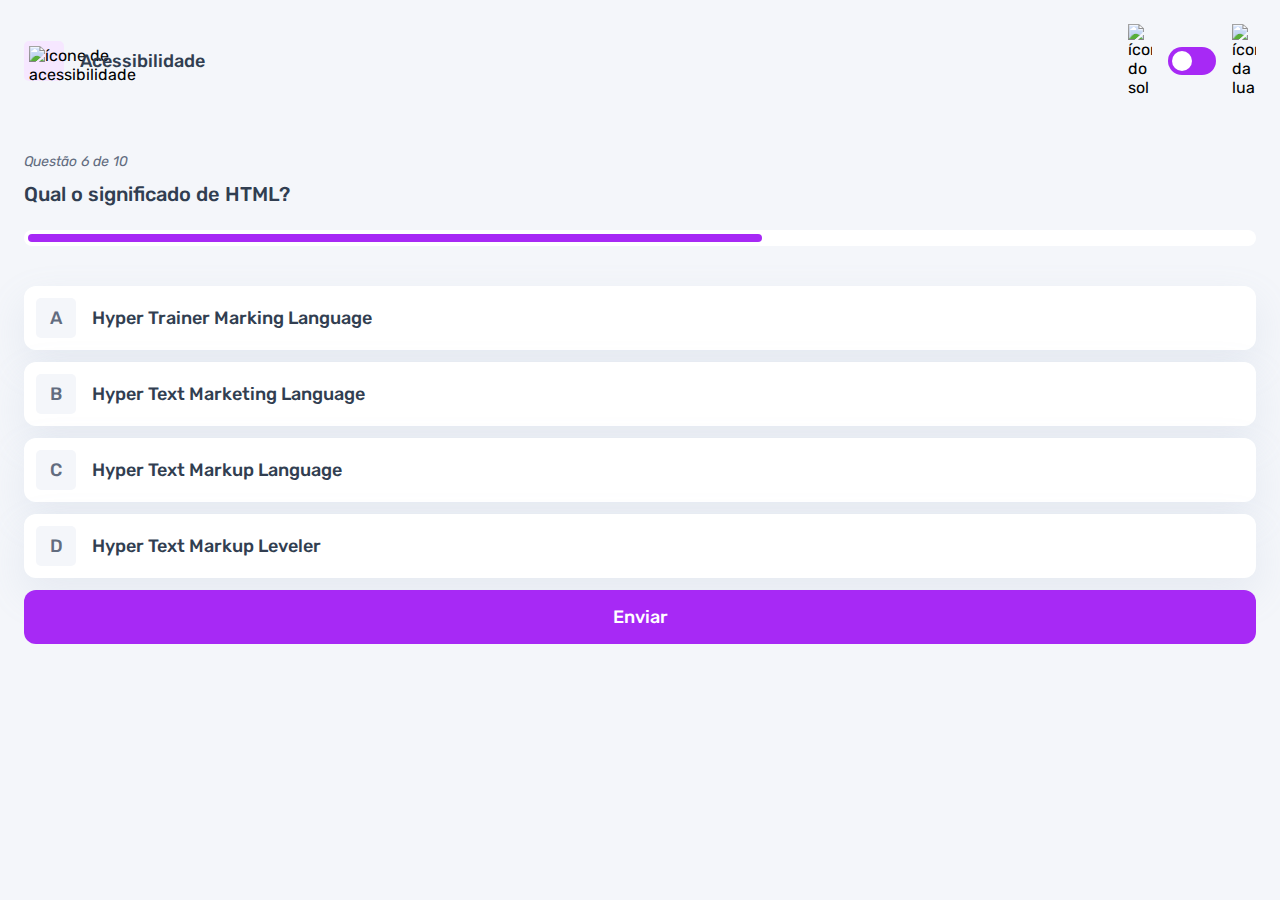
==== pages/quiz/quiz.html @ 044d7b34 "adicionado o efeito da seleção nas alternativas" ====
<!DOCTYPE html>
<html lang="pt-br">
  <head>
    <meta charset="UTF-8" />
    <meta name="viewport" content="width=device-width, initial-scale=1.0" />
    <link rel="preconnect" href="https://fonts.googleapis.com" />
    <link rel="preconnect" href="https://fonts.gstatic.com" crossorigin />
    <link
      href="https://fonts.googleapis.com/css2?family=Rubik:ital,wght@0,300..900;1,300..900&display=swap"
      rel="stylesheet"
    />
    <link rel="stylesheet" href="quiz.css">
    <title>Quiz App</title>
  </head>
  <body>
    <header>
      <div class="assunto">
        <div class="assunto_icone">
          <img
            src="../../assets/images/icon-accessibility.svg"
            alt="ícone de acessibilidade"
          />
        </div>

        <h1>Acessibilidade</h1>
      </div>

      <div class="tema">
        <img src="../../assets/images/icon-sun-dark.svg" alt="ícone do sol" />
        <button>
          <div></div>
        </button>
        <img src="../../assets/images/icon-moon-dark.svg" alt="ícone da lua" />
      </div>
    </header>

    <main>
      <section class="pergunta">
        <p>Questão 6 de 10</p>

        <h2>Qual o significado de HTML?</h2>

        <div class="barra_progresso">
          <div></div>
        </div>
      </section>

      <section class="alternativas">
        <form action="">
          <label for="alternativa_a">
            <input type="radio" id="alternativa_a" name="alternativa"/>

            <div>
              <span>A</span>
              Hyper Trainer Marking Language
            </div>
          </label>

          <label for="alternativa_b">
            <input type="radio" id="alternativa_b" name="alternativa"/>

            <div>
              <span>B</span>
              Hyper Text Marketing Language
            </div>
          </label>

          <label for="alternativa_c">
            <input type="radio" id="alternativa_c" name="alternativa"/>

            <div>
              <span>C</span>
              Hyper Text Markup Language
            </div>
          </label>
          
          <label for="alternativa_d">
            <input type="radio" id="alternativa_d" name="alternativa"/>

            <div>
              <span>D</span>
              Hyper Text Markup Leveler
            </div>
          </label>
        </form>

        <button>Enviar</button>
      </section>
    </main>
  </body>
</html>
---- pages/quiz/quiz.css ----
* {
  margin: 0;
  padding: 0;
  box-sizing: border-box;
  font-family: "Rubik", sans-serif;
  -webkit-font-smoothing: antialiased;
}

:root {
  --bg-color: #f4f6fa;
  --purple: #a729f5;
  --primary-text-color: #313e51;
  --secundary-text-color: #626c7f;
  --button-bg: #fff;
  --shadow: 0px 16px 40px 0px rgba(143, 160, 193, 0.14);
  --bg-html: #fff1e9;
  --bg-css: #e0fdef;
  --bg-javascript: #ebf0ff;
  --bg-acessibilidade: #f6e7ff;
  --white: #fff;
  --green: #26d782;
  --red: #ee5454;
  --bg-mobile: url(../../assets/images/pattern-background-mobile-light.svg);
  --bg-desktop: url(../../assets/images/pattern-background-desktop-light.svg);
}

body.escuro {
  --bg-color: #313e51;
  --bg-mobile: url(../../assets/images/pattern-background-mobile-dark.svg);
  --bg-desktop: url(../../assets/images/pattern-background-desktop-dark.svg);
  --primary-text-color: #fff;
  --secundary-text-color: #abc1e1;
  --button-bg: #3b4d66;
  --shadow: 0px 16px 40px 0px rgba(49, 62, 81, 0.14);
}

body {
  height: 100vh;
  background: var(--bg-mobile) var(--bg-color);
  background-repeat: no-repeat;
  background-size: cover;
}

header {
  display: flex;
  justify-content: space-between;
  padding: 16px 24px;
}

.assunto {
  display: flex;
  align-items: center;
  gap: 16px;
}

.assunto_icone {
  background: var(--bg-acessibilidade);
  width: 40px;
  height: 40px;
  padding: 5px;
  border-radius: 5px;
}

.assunto_icone img {
  width: 100%;
}

.assunto h1 {
  font-size: 18px;
  font-weight: 500;
  color: var(--primary-text-color);
}

.tema {
  padding: 8px 0;
  display: flex;
  align-items: center;
  gap: 8px;
}

.tema img {
  width: 16px;
}

.tema button {
  width: 32px;
  height: 20px;
  background-color: var(--purple);
  border: none;
  border-radius: 999px;
  padding: 4px;
}

.tema button div {
  background-color: var(--white);
  width: 12px;
  height: 12px;
  border-radius: 999px;
}

main {
  padding: 32px 24px;
}

.pergunta {
  margin-bottom: 40px;
}

.pergunta p {
  font-style: italic;
  font-size: 14px;
  color: var(--secundary-text-color);
  margin-bottom: 12px;
}

.pergunta h2 {
  font-size: 20px;
  font-weight: 500;
  color: var(--primary-text-color);
  line-height: 24px;
  margin-bottom: 24px;
}

.barra_progresso {
  background: var(--button-bg);
  height: 16px;
  padding: 4px;
  border-radius: 999px;
}

.barra_progresso div {
  height: 100%;
  width: 60%;
  background: var(--purple);
  border-radius: 999px;
}

.alternativas form {
  display: flex;
  flex-direction: column;
  gap: 12px;
  margin-bottom: 12px;
}

.alternativas label {
  display: block;
  background: var(--button-bg);
  padding: 12px;
  font-size: 18px;
  font-weight: 500;
  border-radius: 12px;
  box-shadow: var(--shadow);
  color: var(--primary-text-color);
}

.alternativas label:has(input:checked) {
  outline: 3px solid var(--purple);

  & span {
    background: var(--purple);
    color: var(--white);
  }
}

.alternativas input {
  display: none;
}

.alternativas div {
  display: flex;
  align-items: center;
  gap: 16px;
}

.alternativas div span {
  display: block;
  width: 40px;
  height: 40px;
  background: var(--bg-color);
  border-radius: 5px;
  color: var(--secundary-text-color);

  display: flex;
  align-items: center;
  justify-content: center;
  flex-shrink: 0;
}

.alternativas button {
  padding: 16px;
  border-radius: 12px;
  border: none;
  background: var(--purple);
  color: var(--white);
  width: 100%;

  font-size: 18px;
  font-weight: 500;
}

@media (min-width: 1100px) {
  .tema {
    gap: 16px;
  }

  .tema img {
    width: 24px;
  }

  .tema button {
    width: 48px;
    height: 28px;
  }

  .tema button div {
    width: 20px;
    height: 20px;
  }
}
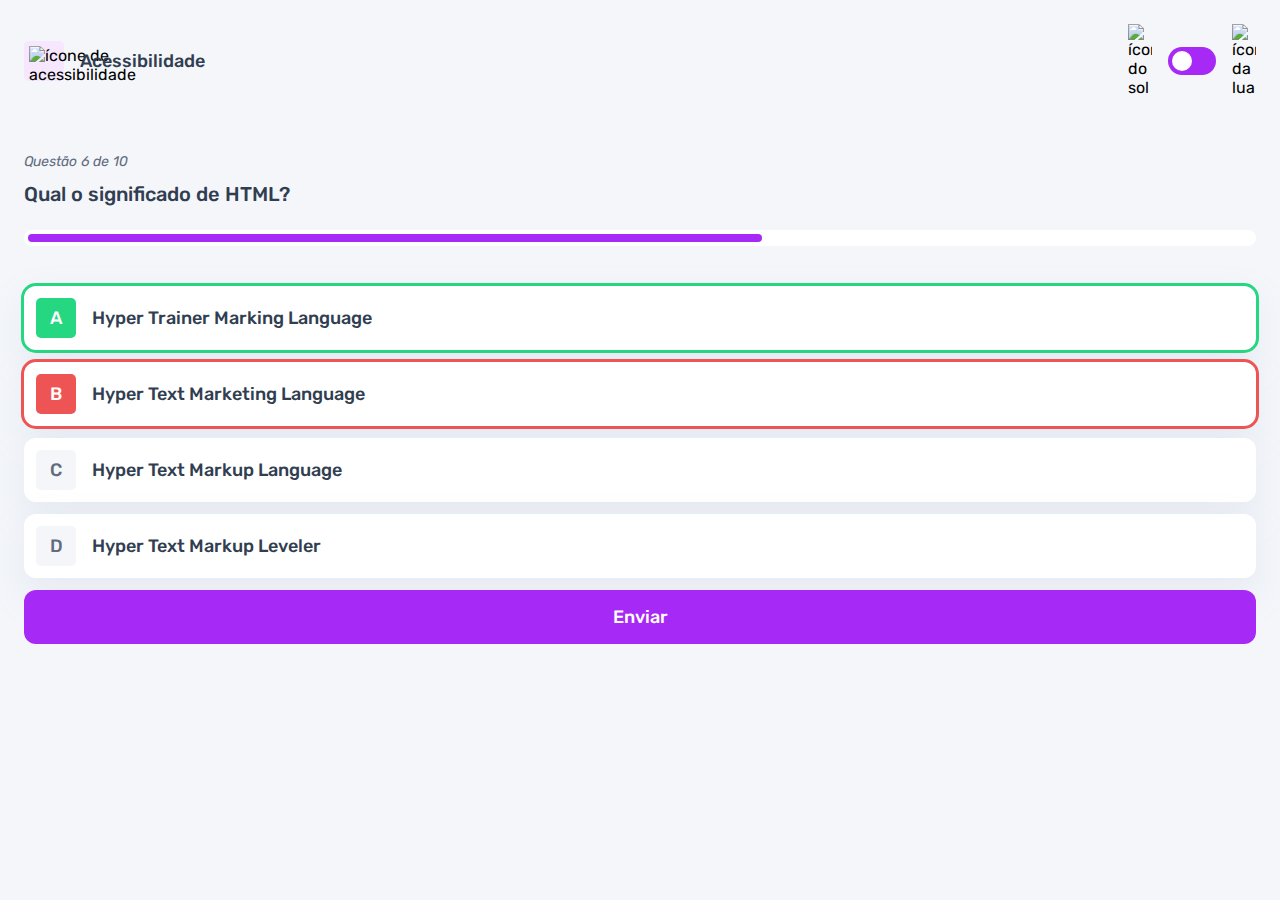
==== commit e416e8c6: "adicionado o efeito para alternativas corretas e erradas" ====
--- a/pages/quiz/quiz.html
+++ b/pages/quiz/quiz.html
@@ -47,7 +47,7 @@
 
       <section class="alternativas">
         <form action="">
-          <label for="alternativa_a">
+          <label for="alternativa_a" id="correta">
             <input type="radio" id="alternativa_a" name="alternativa"/>
 
             <div>
@@ -56,7 +56,7 @@
             </div>
           </label>
 
-          <label for="alternativa_b">
+          <label for="alternativa_b" id="errada">
             <input type="radio" id="alternativa_b" name="alternativa"/>
 
             <div>
--- a/pages/quiz/quiz.css
+++ b/pages/quiz/quiz.css
@@ -162,6 +162,24 @@
   }
 }
 
+.alternativas label#correta {
+  outline: 3px solid var(--green);
+
+  & span {
+    background: var(--green);
+    color: var(--white);
+  }
+}
+
+.alternativas label#errada {
+  outline: 3px solid var(--red);
+
+  & span {
+    background: var(--red);
+    color: var(--white);
+  }
+}
+
 .alternativas input {
   display: none;
 }
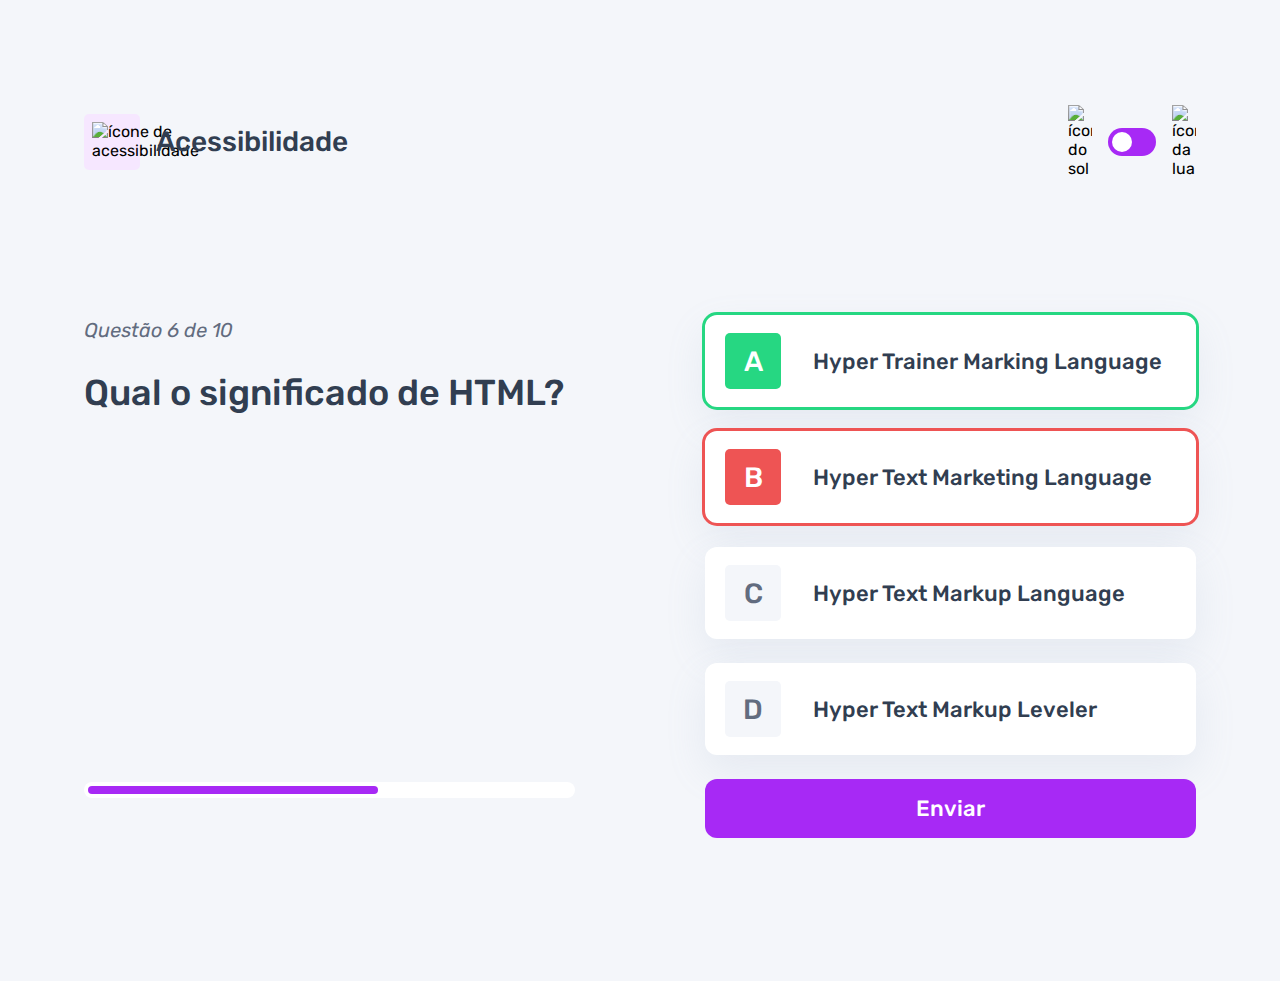
==== commit e951892a: "adicionada a responsividade para o desktop" ====
--- a/pages/quiz/quiz.html
+++ b/pages/quiz/quiz.html
@@ -9,7 +9,7 @@
       href="https://fonts.googleapis.com/css2?family=Rubik:ital,wght@0,300..900;1,300..900&display=swap"
       rel="stylesheet"
     />
-    <link rel="stylesheet" href="quiz.css">
+    <link rel="stylesheet" href="quiz.css" />
     <title>Quiz App</title>
   </head>
   <body>
@@ -36,9 +36,11 @@
 
     <main>
       <section class="pergunta">
-        <p>Questão 6 de 10</p>
+        <div>
+          <p>Questão 6 de 10</p>
 
-        <h2>Qual o significado de HTML?</h2>
+          <h2>Qual o significado de HTML?</h2>
+        </div>
 
         <div class="barra_progresso">
           <div></div>
@@ -48,7 +50,7 @@
       <section class="alternativas">
         <form action="">
           <label for="alternativa_a" id="correta">
-            <input type="radio" id="alternativa_a" name="alternativa"/>
+            <input type="radio" id="alternativa_a" name="alternativa" />
 
             <div>
               <span>A</span>
@@ -57,7 +59,7 @@
           </label>
 
           <label for="alternativa_b" id="errada">
-            <input type="radio" id="alternativa_b" name="alternativa"/>
+            <input type="radio" id="alternativa_b" name="alternativa" />
 
             <div>
               <span>B</span>
@@ -66,16 +68,16 @@
           </label>
 
           <label for="alternativa_c">
-            <input type="radio" id="alternativa_c" name="alternativa"/>
+            <input type="radio" id="alternativa_c" name="alternativa" />
 
             <div>
               <span>C</span>
               Hyper Text Markup Language
             </div>
           </label>
-          
+
           <label for="alternativa_d">
-            <input type="radio" id="alternativa_d" name="alternativa"/>
+            <input type="radio" id="alternativa_d" name="alternativa" />
 
             <div>
               <span>D</span>
--- a/pages/quiz/quiz.css
+++ b/pages/quiz/quiz.css
@@ -217,6 +217,22 @@
 }
 
 @media (min-width: 1100px) {
+  header {
+    margin-block: 81px;
+    max-width: 1160px;
+    margin-inline: auto;
+  }
+
+  .assunto_icone {
+    width: 56px;
+    height: 56px;
+    padding: 8px;
+  }
+
+  .assunto h1 {
+    font-size: 28px;
+  }
+
   .tema {
     gap: 16px;
   }
@@ -234,4 +250,57 @@
     width: 20px;
     height: 20px;
   }
-}
+
+  main {
+    max-width: 1160px;
+    margin-inline: auto;
+
+    display: flex;
+    gap: 130px;
+  }
+
+  section {
+    width: 100%;
+  }
+
+  .pergunta {
+    display: flex;
+    flex-direction: column;
+    justify-content: space-between;
+  }
+
+  .pergunta p {
+    font-size: 20px;
+    line-height: 30px;
+    margin-bottom: 27px;
+  }
+
+  .pergunta h2 {
+    font-size: 36px;
+    line-height: 42px;
+  }
+
+  .alternativas form {
+    gap: 24px;
+    margin-bottom: 24px;
+  }
+
+  .alternativas label {
+    font-size: 22px;
+    padding: 18px 20px;
+  }
+
+  .alternativas div {
+    gap: 32px;
+  }
+
+  .alternativas div span {
+    width: 56px;
+    height: 56px;
+    font-size: 28px;
+  }
+
+  .alternativas button {
+    font-size: 22px;
+  }
+}
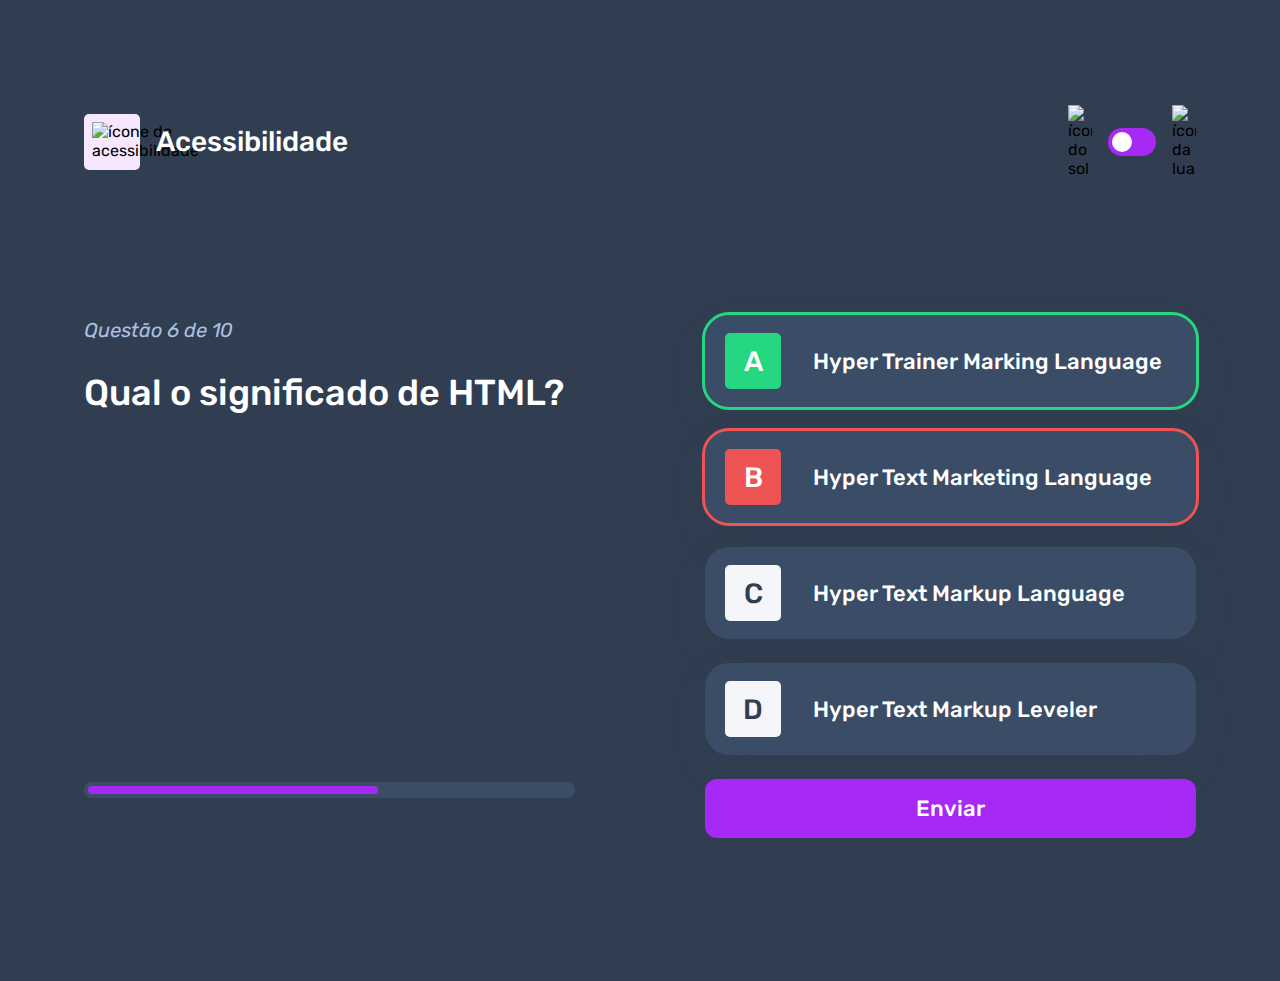
==== commit f6588cdb: "ajuste das cores no tema dark" ====
--- a/pages/quiz/quiz.html
+++ b/pages/quiz/quiz.html
@@ -12,7 +12,7 @@
     <link rel="stylesheet" href="quiz.css" />
     <title>Quiz App</title>
   </head>
-  <body>
+  <body class="escuro">
     <header>
       <div class="assunto">
         <div class="assunto_icone">
--- a/pages/quiz/quiz.css
+++ b/pages/quiz/quiz.css
@@ -8,7 +8,10 @@
 
 :root {
   --bg-color: #f4f6fa;
+  --bg-span: #f4f6fa;
+  --color-span: #626c7f;
   --purple: #a729f5;
+  --purple-hover: rgba(167, 41, 245, 0.7);
   --primary-text-color: #313e51;
   --secundary-text-color: #626c7f;
   --button-bg: #fff;
@@ -26,6 +29,7 @@
 
 body.escuro {
   --bg-color: #313e51;
+  --color-span: #313e51;
   --bg-mobile: url(../../assets/images/pattern-background-mobile-dark.svg);
   --bg-desktop: url(../../assets/images/pattern-background-desktop-dark.svg);
   --primary-text-color: #fff;
@@ -151,6 +155,14 @@
   border-radius: 12px;
   box-shadow: var(--shadow);
   color: var(--primary-text-color);
+  cursor: pointer;
+}
+
+.alternativas label:hover {
+  & span {
+    background: var(--bg-acessibilidade);
+    color: var(--purple);
+  }
 }
 
 .alternativas label:has(input:checked) {
@@ -194,9 +206,9 @@
   display: block;
   width: 40px;
   height: 40px;
-  background: var(--bg-color);
+  background: var(--bg-span);
   border-radius: 5px;
-  color: var(--secundary-text-color);
+  color: var(--color-span);
 
   display: flex;
   align-items: center;
@@ -214,6 +226,12 @@
 
   font-size: 18px;
   font-weight: 500;
+  transition: 0.3s;
+}
+
+.alternativas button:hover {
+  background: var(--purple-hover);
+  cursor: pointer;
 }
 
 @media (min-width: 1100px) {
@@ -288,6 +306,7 @@
   .alternativas label {
     font-size: 22px;
     padding: 18px 20px;
+    border-radius: 24px;
   }
 
   .alternativas div {
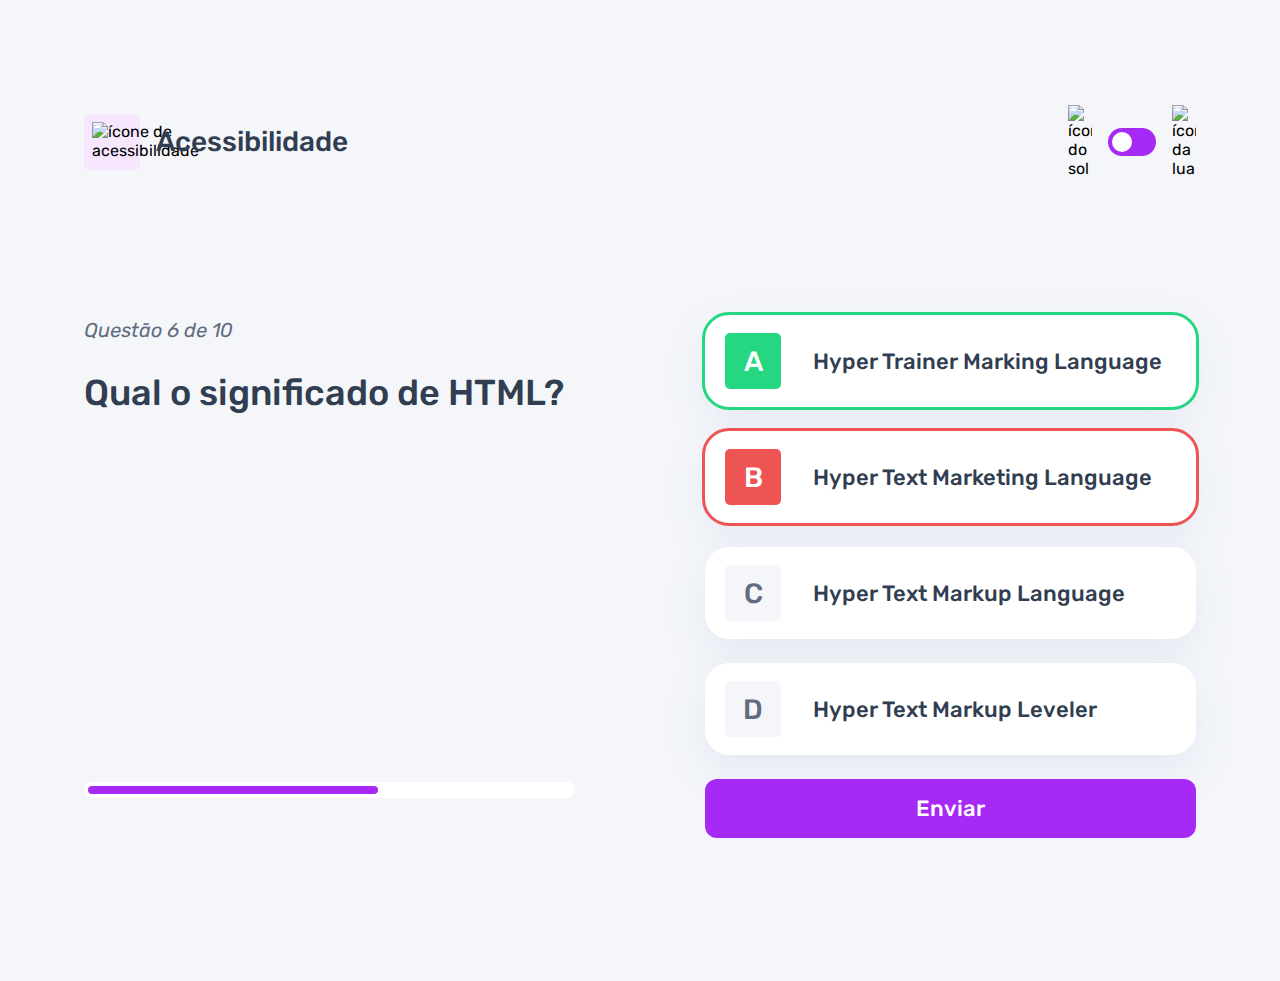
==== commit ff045468: "ajuste do fundo para o desktop no quiz.html" ====
--- a/pages/quiz/quiz.html
+++ b/pages/quiz/quiz.html
@@ -12,7 +12,7 @@
     <link rel="stylesheet" href="quiz.css" />
     <title>Quiz App</title>
   </head>
-  <body class="escuro">
+  <body>
     <header>
       <div class="assunto">
         <div class="assunto_icone">
--- a/pages/quiz/quiz.css
+++ b/pages/quiz/quiz.css
@@ -235,6 +235,12 @@
 }
 
 @media (min-width: 1100px) {
+  body {
+    background: var(--bg-desktop) var(--bg-color);
+    background-size: cover;
+    background-repeat: no-repeat;
+  }
+
   header {
     margin-block: 81px;
     max-width: 1160px;
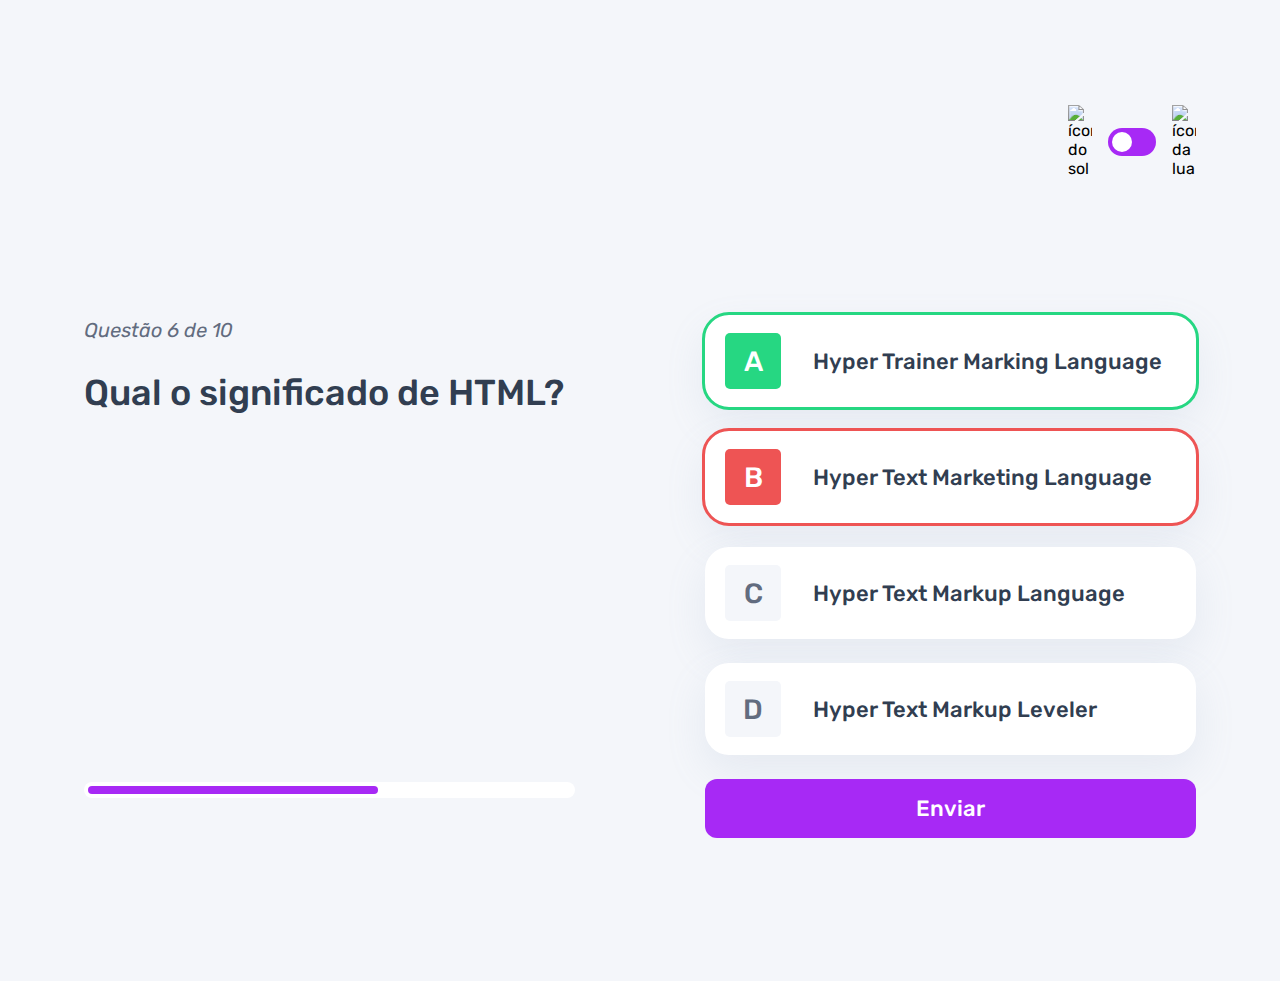
==== commit 20967b95: "alteração dinâmica do assunto da página" ====
--- a/pages/quiz/quiz.html
+++ b/pages/quiz/quiz.html
@@ -10,19 +10,17 @@
       rel="stylesheet"
     />
     <link rel="stylesheet" href="quiz.css" />
+    <script type="module" src="quiz.js" defer></script>
     <title>Quiz App</title>
   </head>
   <body>
     <header>
       <div class="assunto">
         <div class="assunto_icone">
-          <img
-            src="../../assets/images/icon-accessibility.svg"
-            alt="ícone de acessibilidade"
-          />
+          <img src="" alt="" />
         </div>
 
-        <h1>Acessibilidade</h1>
+        <h1></h1>
       </div>
 
       <div class="tema">
--- a/pages/quiz/quiz.css
+++ b/pages/quiz/quiz.css
@@ -58,11 +58,26 @@
 }
 
 .assunto_icone {
-  background: var(--bg-acessibilidade);
   width: 40px;
   height: 40px;
   padding: 5px;
   border-radius: 5px;
+}
+
+.assunto_icone.html {
+  background: var(--bg-html);
+}
+
+.assunto_icone.css {
+  background: var(--bg-css);
+}
+
+.assunto_icone.javascript {
+  background: var(--bg-javascript);
+}
+
+.assunto_icone.acessibilidade {
+  background: var(--bg-acessibilidade);
 }
 
 .assunto_icone img {
@@ -93,6 +108,8 @@
   border: none;
   border-radius: 999px;
   padding: 4px;
+  display: flex;
+  cursor: pointer;
 }
 
 .tema button div {
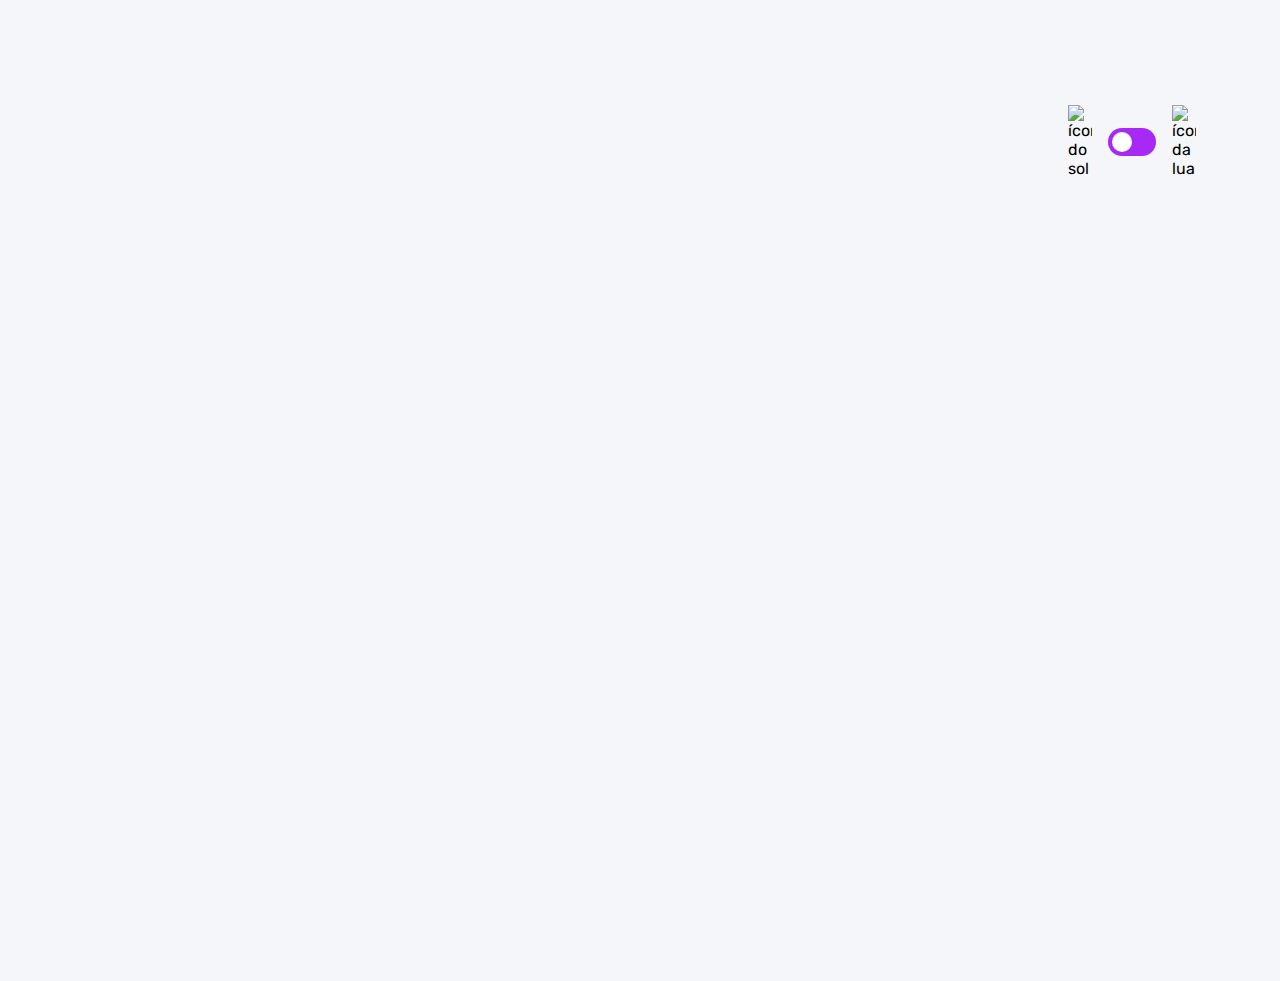
==== commit 4caa5f83: "adicionada as funções de buscar as perguntas e montar as perguntas no html" ====
--- a/pages/quiz/quiz.html
+++ b/pages/quiz/quiz.html
@@ -32,60 +32,6 @@
       </div>
     </header>
 
-    <main>
-      <section class="pergunta">
-        <div>
-          <p>Questão 6 de 10</p>
-
-          <h2>Qual o significado de HTML?</h2>
-        </div>
-
-        <div class="barra_progresso">
-          <div></div>
-        </div>
-      </section>
-
-      <section class="alternativas">
-        <form action="">
-          <label for="alternativa_a" id="correta">
-            <input type="radio" id="alternativa_a" name="alternativa" />
-
-            <div>
-              <span>A</span>
-              Hyper Trainer Marking Language
-            </div>
-          </label>
-
-          <label for="alternativa_b" id="errada">
-            <input type="radio" id="alternativa_b" name="alternativa" />
-
-            <div>
-              <span>B</span>
-              Hyper Text Marketing Language
-            </div>
-          </label>
-
-          <label for="alternativa_c">
-            <input type="radio" id="alternativa_c" name="alternativa" />
-
-            <div>
-              <span>C</span>
-              Hyper Text Markup Language
-            </div>
-          </label>
-
-          <label for="alternativa_d">
-            <input type="radio" id="alternativa_d" name="alternativa" />
-
-            <div>
-              <span>D</span>
-              Hyper Text Markup Leveler
-            </div>
-          </label>
-        </form>
-
-        <button>Enviar</button>
-      </section>
-    </main>
+    <main></main>
   </body>
 </html>
--- a/pages/quiz/quiz.css
+++ b/pages/quiz/quiz.css
@@ -151,7 +151,6 @@
 
 .barra_progresso div {
   height: 100%;
-  width: 60%;
   background: var(--purple);
   border-radius: 999px;
 }
